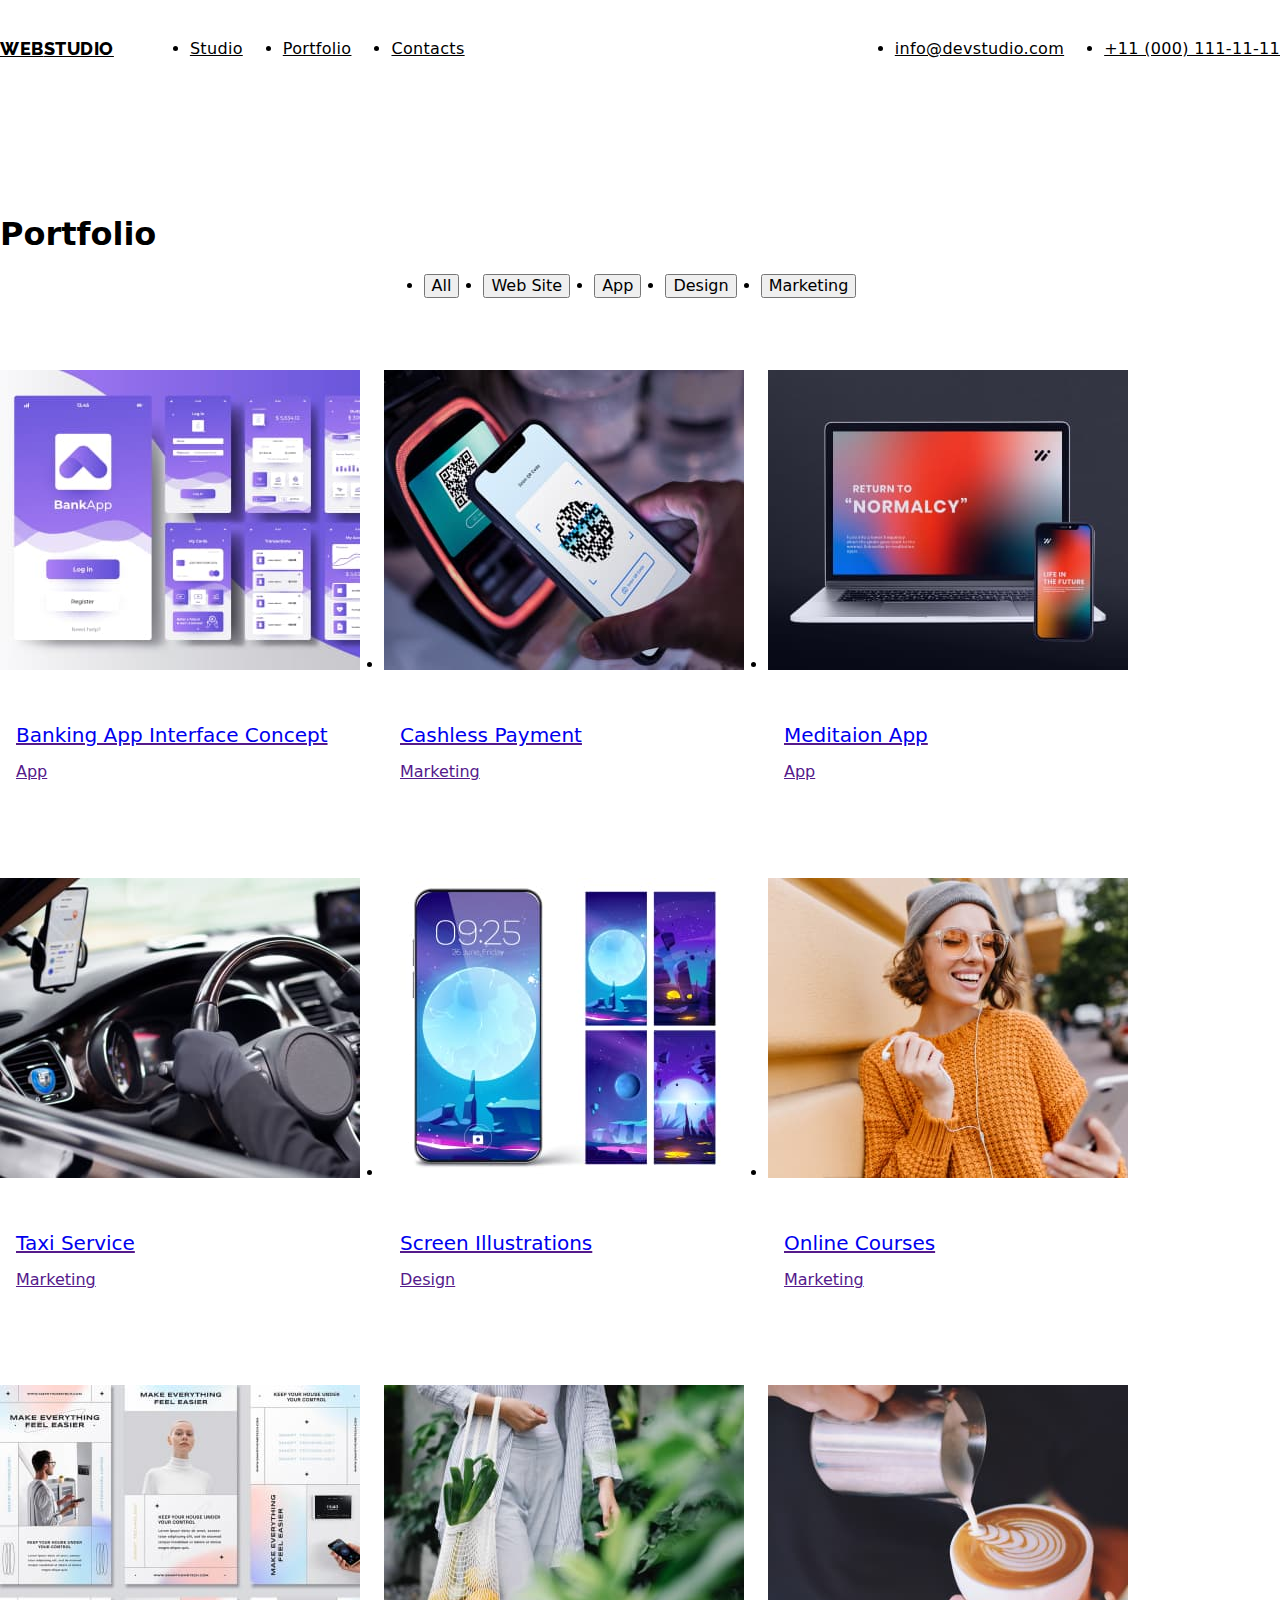
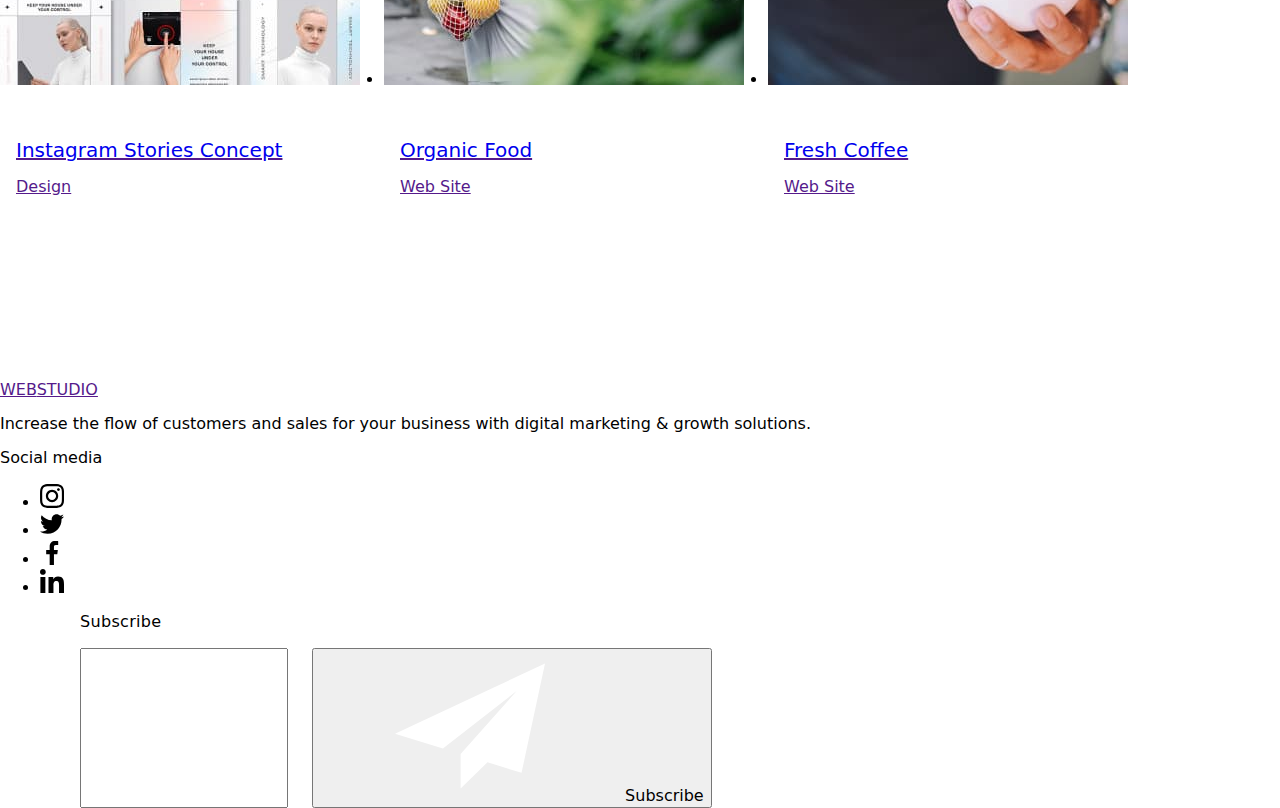
==== portfolio.html @ 5f5170cc "add" ====
<!DOCTYPE html>
<html lang="en">
  <head>
    <meta charset="UTF-8" />
    <meta http-equiv="X-UA-Compatible" content="IE=edge" />
    <meta name="viewport" content="width=device-width, initial-scale=1.0" />
    <title>Portfolio</title>
    <link
      href="https://fonts.googleapis.com/css2?family=Raleway:wght@800&family=Roboto:wght@400;500;700;900&display=swap"
      rel="stylesheet"
    />
    <link
      rel="stylesheet"
      href="https://cdnjs.cloudflare.com/ajax/libs/modern-normalize/1.1.0/modern-normalize.min.css"
    />
    <link rel="stylesheet" href="./css/styles.css" />
  </head>

  <body>
    <!--Шапка сайту-->

    <header class="part-header">
      <div class="container header-container">
        <nav class="nav">
          <a href="" class="logo"
            ><span class="logo-partone">WEB</span>STUDIO</a
          >

          <ul class="list-header">
            <li class="navigator">
              <a class="nav-link" href="./index.html">Studio</a>
            </li>
            <li class="navigator">
              <a class="nav-link active" href="./portfolio.html">Portfolio</a>
            </li>
            <li class="navigator"><a class="nav-link" href="">Contacts</a></li>
          </ul>
        </nav>

        <address>
          <ul class="list-header-contact">
            <li class="contact-item">
              <a class="contact-link" href="mailto:info@devstudio.com"
                >info@devstudio.com</a
              >
            </li>
            <li class="contact-item">
              <a class="contact-link" href="tel:+110001111111"
                >+11 (000) 111-11-11</a
              >
            </li>
          </ul>
        </address>
      </div>
    </header>

    <main>
      <!--Портфоліо-->
      <section class="portfolio">
        <div class="container">
          <!--Фільтр-->
          <h1 class="visually-hidden">Portfolio</h1>

          <ul class="list-button">
            <li class="button-item">
              <button class="button" type="button">All</button>
            </li>
            <li class="button-item">
              <button class="button" type="button">Web Site</button>
            </li>
            <li class="button-item">
              <button class="button" type="button">App</button>
            </li>
            <li class="button-item">
              <button class="button" type="button">Design</button>
            </li>
            <li class="button-item">
              <button class="button" type="button">Marketing</button>
            </li>
          </ul>

          <!--Меню-->

          <ul class="project-list">
            <li class="project-item">
              <a href="" class="project-link">
                <div class="img-overlay">
                  <img src="./images/img1.jpg" alt="App" width="360" />
                  <p class="overlay">
                    14 Stylish and User-Friendly App Design Concepts · Task
                    Manager App · Calorie Tracker App · Exotic Fruit Ecommerce
                    App · Cloud Storage App
                  </p>
                </div>
                <div class="project-box">
                  <h2 class="project-title">Banking App Interface Concept</h2>
                  <p class="project-text">App</p>
                </div>
              </a>
            </li>

            <li class="project-item">
              <a href="" class="project-link">
                <div class="img-overlay">
                  <img src="./images/img2.jpg" alt="App" width="360" />
                  <p class="overlay">
                    14 Stylish and User-Friendly App Design Concepts · Task
                    Manager App · Calorie Tracker App · Exotic Fruit Ecommerce
                    App · Cloud Storage App
                  </p>
                </div>
                <div class="project-box">
                  <h2 class="project-title">Cashless Payment</h2>
                  <p class="project-text">Marketing</p>
                </div>
              </a>
            </li>

            <li class="project-item">
              <a href="" class="project-link">
                <div class="img-overlay">
                  <img src="./images/img3.jpg" alt="App" width="360" />
                  <p class="overlay">
                    14 Stylish and User-Friendly App Design Concepts · Task
                    Manager App · Calorie Tracker App · Exotic Fruit Ecommerce
                    App · Cloud Storage App
                  </p>
                </div>
                <div class="project-box">
                  <h2 class="project-title">Meditaion App</h2>
                  <p class="project-text">App</p>
                </div>
              </a>
            </li>

            <li class="project-item">
              <a href="" class="project-link">
                <div class="img-overlay">
                  <img src="./images/img4.jpg" alt="App" width="360" />
                  <p class="overlay">
                    14 Stylish and User-Friendly App Design Concepts · Task
                    Manager App · Calorie Tracker App · Exotic Fruit Ecommerce
                    App · Cloud Storage App
                  </p>
                </div>
                <div class="project-box">
                  <h2 class="project-title">Taxi Service</h2>
                  <p class="project-text">Marketing</p>
                </div>
              </a>
            </li>

            <li class="project-item">
              <a href="" class="project-link">
                <div class="img-overlay">
                  <img src="./images/img5.jpg" alt="App" width="360" />
                  <p class="overlay">
                    14 Stylish and User-Friendly App Design Concepts · Task
                    Manager App · Calorie Tracker App · Exotic Fruit Ecommerce
                    App · Cloud Storage App
                  </p>
                </div>
                <div class="project-box">
                  <h2 class="project-title">Screen Illustrations</h2>
                  <p class="project-text">Design</p>
                </div>
              </a>
            </li>

            <li class="project-item">
              <a href="" class="project-link">
                <div class="img-overlay">
                  <img src="./images/img6.jpg" alt="App" width="360" />
                  <p class="overlay">
                    14 Stylish and User-Friendly App Design Concepts · Task
                    Manager App · Calorie Tracker App · Exotic Fruit Ecommerce
                    App · Cloud Storage App
                  </p>
                </div>
                <div class="project-box">
                  <h2 class="project-title">Online Courses</h2>
                  <p class="project-text">Marketing</p>
                </div>
              </a>
            </li>

            <li class="project-item">
              <a href="" class="project-link">
                <div class="img-overlay">
                  <img src="./images/img7.jpg" alt="App" width="360" />
                  <p class="overlay">
                    14 Stylish and User-Friendly App Design Concepts · Task
                    Manager App · Calorie Tracker App · Exotic Fruit Ecommerce
                    App · Cloud Storage App
                  </p>
                </div>
                <div class="project-box">
                  <h2 class="project-title">Instagram Stories Concept</h2>
                  <p class="project-text">Design</p>
                </div>
              </a>
            </li>

            <li class="project-item">
              <a href="" class="project-link">
                <div class="img-overlay">
                  <img src="./images/img8.jpg" alt="App" width="360" />
                  <p class="overlay">
                    14 Stylish and User-Friendly App Design Concepts · Task
                    Manager App · Calorie Tracker App · Exotic Fruit Ecommerce
                    App · Cloud Storage App
                  </p>
                </div>
                <div class="project-box">
                  <h2 class="project-title">Organic Food</h2>
                  <p class="project-text">Web Site</p>
                </div>
              </a>
            </li>

            <li class="project-item">
              <a href="" class="project-link">
                <div class="img-overlay">
                  <img src="./images/img9.jpg" alt="App" width="360" />
                  <p class="overlay">
                    14 Stylish and User-Friendly App Design Concepts · Task
                    Manager App · Calorie Tracker App · Exotic Fruit Ecommerce
                    App · Cloud Storage App
                  </p>
                </div>
                <div class="project-box">
                  <h2 class="project-title">Fresh Coffee</h2>
                  <p class="project-text">Web Site</p>
                </div>
              </a>
            </li>
          </ul>
        </div>
      </section>
    </main>

    <!-- Футер -->
    <footer class="footer">
      <div class="container footer-block">
        <div class="logo-block">
          <a href="" class="logo-footer">
            <span class="logo-text">WEB</span>STUDIO
          </a>

          <p class="footer-text">
            Increase the flow of customers and sales for your business with
            digital marketing & growth solutions.
          </p>
        </div>

        <div class="social-footer">
          <p class="social-title-footer">Social media</p>
          <ul class="social-list-footer">
            <li class="social-list-item">
              <a href="" class="social-list-link-footer">
                <svg class="footer-icon">
                  <use href="./images/icons.svg.svg#icon-instagram-1"></use>
                </svg>
              </a>
            </li>
            <li class="social-list-item">
              <a href="" class="social-list-link-footer">
                <svg class="footer-icon">
                  <use href="./images/icons.svg.svg#icon-twitter-1"></use>
                </svg>
              </a>
            </li>
            <li class="social-list-item">
              <a href="" class="social-list-link-footer">
                <svg class="footer-icon">
                  <use href="./images/icons.svg.svg#icon-facebook-1"></use>
                </svg>
              </a>
            </li>
            <li class="social-list-item">
              <a href="" class="social-list-link-footer">
                <svg class="footer-icon">
                  <use href="./images/icons.svg.svg#icon-linkedin-1"></use>
                </svg>
              </a>
            </li>
          </ul>
        </div>
        <!-- footer-conect -->

        <div class="footer-conect">
          <p class="footer-conect-text">Subscribe</p>
          <form class="footer-conect-form">
            <input
              type="email"
              name="user_email_footer"
              class="footer-conect-input"
              placeholder="E-mail"
              required
            />

            <button type="submit" class="footer-conect-button">
              <svg class="modal-conect-icon">
                <use href="./images/icons.svg.svg#icon-telegram"></use>
              </svg>
              Subscribe
            </button>
          </form>
        </div>
      </div>
    </footer>
  </body>
</html>
---- css/styles.css ----
.project-list {
    display: flex;
    flex-wrap: wrap;
    column-gap: 24px;
    row-gap: 48px;
    padding: 0;
}

.project-box {
    background-color: var(--white-fon);
    padding-top: 32px;
    padding-bottom: 32px;
    border: 1px solid var(--color-E7E9FC);
    border-top: none;
    padding-left: 16px;

}

.project-title {
    margin-bottom: 8px;
    color: var(--nav-text-color);
    font-weight: 500;
    font-size: 20px;
    line-height: 1.2;
}

.project-item {
    transition: box-shadow var(--efect-transmision);
}


.project-item:hover,
.project-item:focus {
    box-shadow: 0px 1px 6px rgba(46, 47, 66, 0.08), 0px 1px 1px rgba(46, 47, 66, 0.16), 0px 2px 1px rgba(46, 47, 66, 0.08);
}

.list-button {
    display: flex;
    justify-content: center;
    gap: 24px;
    margin-bottom: 72px;
    padding: 0;
}














/* ХЕДР ФЛЕКС */
.header-container {
    display: flex;
    align-items: center;
}

.nav {
    display: flex;
    align-items: center;
}

.list-header {
    display: flex;
    align-items: center;
    padding-left: 0;

}

.navigator:not(:last-child) {
    margin-right: 40px;
}

.nav-link {
    color: var(--nav-text-color);
    font-weight: 500;
    letter-spacing: 0.02em;
    display: block;
    padding: 24px 0;

    transition: color var(--efect-transmision);
}

.nav-link:hover,
.nav-link:focus {
    color: var(--color-404BBF);
}

.active {
    position: relative;
    color: var(--color-404BBF);
}

.active::after {
    content: '';
    display: block;
    height: 4px;
    border-radius: 2px;
    width: 100%;
    background-color: var(--color-404BBF);
    position: absolute;
    left: 0;
    bottom: -1px;

}


address {
    margin-left: auto;
}

.list-header-contact {

    display: flex;
    align-items: center;
    padding: 0;
}

.contact-item:not(:last-child) {
    margin-right: 40px;

}


/* ХEДР ФЛЕКС */





/* logo */
.logo {
    font-family: 'Raleway';
    font-weight: 800;
    font-size: 18px;
    line-height: 1.33;
    letter-spacing: 0.03em;
    color: var(--nav-text-color);
    margin-right: 76px;
}

.logo .logo-partone {
    color: var(--blu-color);
}

/* logo footer */


/* FOOTER */


/* хедр */
.part-header {
    border-bottom: 1px solid var(--color-E7E9FC);
}



.contact-link {
    color: var(--p-text-color);
    letter-spacing: 0.02em;
    font-style: normal;

    transition: color var(--efect-transmision);
}

.contact-link:hover,
.contact-link:focus {
    color: var(--color-404BBF);
}


/* Hero */



.portfolio {
    padding-top: 96px;
    padding-bottom: 120px;

}

/* соцмережі футер */

.footer-icon {
    fill: var(--color-F4F4FD);
    width: 24px;
    height: 24px;

}




/* customers */








/* advantages */




.img-overlay {
    position: relative;
    overflow: hidden;
}

.overlay {
    left: 0;
    top: 0;
    position: absolute;
    width: 100%;
    height: 100%;
    overflow: auto;
    transform: translate(0, 100%);
    transition: transform var(--efect-transmision);

    color: #F4F4FD;
    background-color: var(--blu-color);
    padding-top: 40px;
    padding-left: 32px;
    padding-right: 32px;
}

.project-link:hover .overlay,
.project-link:focus .overlay {
    transform: translate(0, 0);
}

/* windov */
/* modal form */
.modal-form-desk {
    font-size: 12px;
    line-height: 1.33;
    letter-spacing: 0.04em;
    color: var(--customers-icon-color);
}


/* footer-conect */

.footer-conect {
    margin-left: 80px;
}

.footer-conect-text {
    font-weight: 500;
    letter-spacing: 0.02em;
    color: var(--white-fon);
}




.footer-conect-input::placeholder {
    font-size: 12px;
    line-height: 2;
    color: rgba(255, 255, 255, 0.6);
    display: flex;
    align-items: center;
    letter-spacing: 0.04em;
}

.footer-conect-form {
    display: flex;
    gap: 24px;
    margin-top: 16px;
}
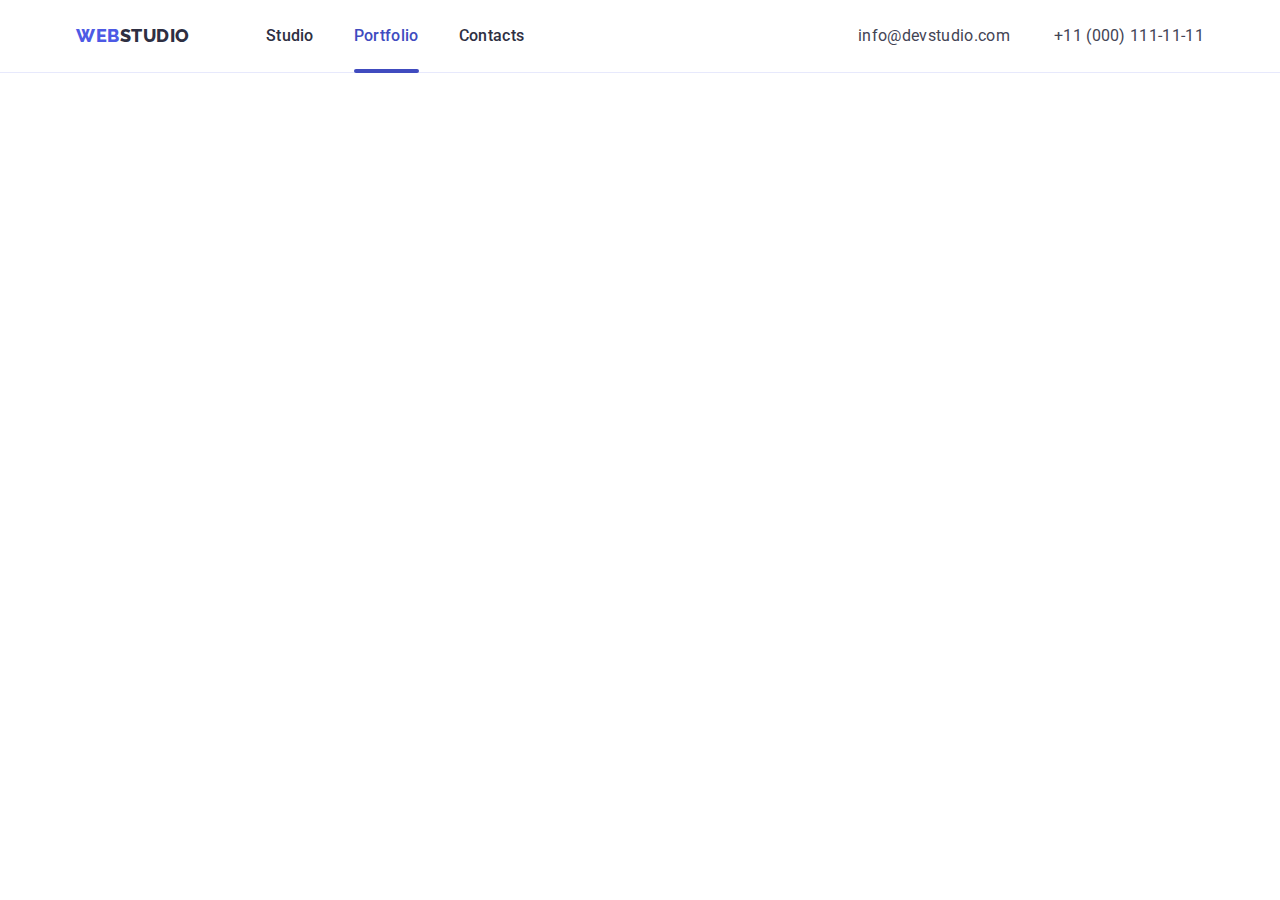
==== commit bb6aa8f5: "add 7hw" ====
--- a/portfolio.html
+++ b/portfolio.html
@@ -13,7 +13,12 @@
       rel="stylesheet"
       href="https://cdnjs.cloudflare.com/ajax/libs/modern-normalize/1.1.0/modern-normalize.min.css"
     />
-    <link rel="stylesheet" href="./css/styles.css" />
+    <link rel="stylesheet" href="./css/reset.css" />
+    <link rel="stylesheet" href="./css/vars.css" />
+    <link rel="stylesheet" href="./css/mobile.css" />
+    <link rel="stylesheet" href="./css/tablete.css" />
+    <link rel="stylesheet" href="./css/desktop.css" />
+    <!-- <link rel="stylesheet" href="./css/styles.css" /> -->
   </head>
 
   <body>
@@ -37,6 +42,12 @@
           </ul>
         </nav>
 
+        <button type="button" class="mobile-menu-open js-open-menu">
+          <svg class="mobile-menu-open-icon">
+            <use href="./images/icons.svg.svg#menu"></use>
+          </svg>
+        </button>
+
         <address>
           <ul class="list-header-contact">
             <li class="contact-item">
@@ -52,14 +63,85 @@
           </ul>
         </address>
       </div>
+
+      <div class="mobile-menu is-hidden js-menu-container">
+        <div class="container mobile-menu-container">
+          <button class="mobile-menu-close-btn js-close-menu">
+            <svg class="mobile-menu-close-icon">
+              <use href="./images/icons.svg.svg#icon-close-modal"></use>
+            </svg>
+          </button>
+
+          <!-- моб меню НАПОВНЕННЯ -->
+
+          <ul class="mobile-menu-list">
+            <li class="mobile-menu-item">
+              <a class="mobile-menu-link" href="./index.html">Studio</a>
+            </li>
+
+            <li class="mobile-menu-item">
+              <a class="mobile-menu-link" href="./portfolio.html">Portfolio</a>
+            </li>
+
+            <li class="mobile-menu-item">
+              <a class="mobile-menu-link" href="">Contacts</a>
+            </li>
+          </ul>
+
+          <ul class="mob-address">
+            <li class="contact-item">
+              <a class="mob-address-lik tel" href="tel:+110001111111"
+                >+11 (000) 111-11-11</a
+              >
+            </li>
+
+            <li class="mob-address-list">
+              <a class="mob-address-lik email" href="mailto:info@devstudio.com"
+                >info@devstudio.com</a
+              >
+            </li>
+          </ul>
+
+          <ul class="social-list menu">
+            <li class="social-list-item">
+              <a href="" class="social-list-link">
+                <svg class="social-list-icon">
+                  <use href="./images/icons.svg.svg#icon-instagram-1"></use>
+                </svg>
+              </a>
+            </li>
+            <li class="social-list-item">
+              <a href="" class="social-list-link">
+                <svg class="social-list-icon">
+                  <use href="./images/icons.svg.svg#icon-twitter-1"></use>
+                </svg>
+              </a>
+            </li>
+            <li class="social-list-item">
+              <a href="" class="social-list-link">
+                <svg class="social-list-icon">
+                  <use href="./images/icons.svg.svg#icon-facebook-1"></use>
+                </svg>
+              </a>
+            </li>
+            <li class="social-list-item">
+              <a href="" class="social-list-link">
+                <svg class="social-list-icon">
+                  <use href="./images/icons.svg.svg#icon-linkedin-1"></use>
+                </svg>
+              </a>
+            </li>
+          </ul>
+        </div>
+      </div>
     </header>
 
     <main>
       <!--Портфоліо-->
-      <section class="portfolio">
-        <div class="container">
-          <!--Фільтр-->
-          <h1 class="visually-hidden">Portfolio</h1>
+      <!-- <section class="portfolio">
+        <div class="container"> -->
+      <!--Фільтр-->
+      <!-- <h1 class="visually-hidden">Portfolio</h1>
 
           <ul class="list-button">
             <li class="button-item">
@@ -77,11 +159,11 @@
             <li class="button-item">
               <button class="button" type="button">Marketing</button>
             </li>
-          </ul>
-
-          <!--Меню-->
-
-          <ul class="project-list">
+          </ul> -->
+
+      <!--Меню-->
+
+      <!-- <ul class="project-list">
             <li class="project-item">
               <a href="" class="project-link">
                 <div class="img-overlay">
@@ -236,11 +318,11 @@
             </li>
           </ul>
         </div>
-      </section>
+      </section> -->
     </main>
 
     <!-- Футер -->
-    <footer class="footer">
+    <!-- <footer class="footer">
       <div class="container footer-block">
         <div class="logo-block">
           <a href="" class="logo-footer">
@@ -285,10 +367,10 @@
               </a>
             </li>
           </ul>
-        </div>
-        <!-- footer-conect -->
-
-        <div class="footer-conect">
+        </div> -->
+    <!-- footer-conect -->
+
+    <!-- <div class="footer-conect">
           <p class="footer-conect-text">Subscribe</p>
           <form class="footer-conect-form">
             <input
@@ -308,6 +390,7 @@
           </form>
         </div>
       </div>
-    </footer>
+    </footer> -->
+    <script src="./js/mobile-menu.js"></script>
   </body>
 </html>
--- a/css/vars.css
+++ b/css/vars.css
@@ -0,0 +1,13 @@
+:root {
+    --p-text-color: #434455;
+    --background-color: #E5E5E5;
+    --nav-text-color: #2E2F42;
+    --blu-color: #4D5AE5;
+    --white-fon: #ffffff;
+    --color-F4F4FD: #F4F4FD;
+    --color-E7E9FC: #E7E9FC;
+    --color-404BBF: #404BBF;
+    --customers-icon-color: #8E8F99;
+    --efect-transmision: 250ms cubic-bezier(0.4, 0, 0.2, 1);
+
+}--- a/css/mobile.css
+++ b/css/mobile.css
@@ -0,0 +1,862 @@
+.container {
+    width: 100%;
+
+    padding-left: 15px;
+    padding-right: 15px;
+
+}
+
+
+/* hero-section */
+
+.hero-title {
+    text-align: center;
+    max-width: 320px;
+    margin-bottom: 72px;
+    margin-left: auto;
+    margin-right: auto;
+
+    color: var(--white-fon);
+    font-weight: 700;
+    font-size: 36px;
+    line-height: 1.07;
+}
+
+.hero {
+    margin: 0 auto;
+    padding-top: 112px;
+    padding-bottom: 112px;
+    background-color: var(--nav-text-color);
+
+    background-image: linear-gradient(rgba(46, 47, 66, 0.7), rgba(46, 47, 66, 0.7)), url(../images/tel1.jpg);
+    background-size: cover;
+    background-color: rgba(46, 47, 66, 0.7);
+}
+
+.button {
+    display: inline-block;
+    border: 1px solid var(--color-E7E9FC);
+    border-radius: 4px;
+    padding: 11.5px 23.5px;
+    min-width: 69px;
+    text-align: center;
+
+    background-color: var(--color-F4F4FD);
+    color: var(--blu-color);
+    font-family: inherit;
+    font-weight: 500;
+    font-size: 16px;
+    line-height: 1.5;
+    letter-spacing: 0.04em;
+    cursor: pointer;
+
+    transition: color var(--efect-transmision),
+        background-color var(--efect-transmision), box-shadow var(--efect-transmision);
+}
+
+
+.button:hover,
+.button:focus {
+    background-color: var(--color-404BBF);
+    color: var(--white-fon);
+    box-shadow: 0px 3px 1px rgba(0, 0, 0, 0.1), 0px 2px 1px rgba(0, 0, 0, 0.08), 0px 2px 2px rgba(0, 0, 0, 0.12);
+
+}
+
+.button.primary {
+    display: block;
+    margin-left: auto;
+    margin-right: auto;
+    padding: 16px 32px;
+    border: none;
+    background-color: var(--blu-color);
+    color: var(--white-fon);
+    font-family: inherit;
+    font-weight: 500;
+    font-size: 16px;
+    line-height: 1.5;
+    letter-spacing: 0.04em;
+
+    transition: background-color var(--efect-transmision);
+}
+
+.button.primary:hover,
+.button.primary:focus {
+    background-color: var(--color-404BBF);
+}
+
+
+/* Advantages */
+
+.section-advantages {
+    padding-top: 96px;
+    padding-bottom: 96px;
+}
+
+.visually-hidden {
+    position: absolute;
+    white-space: nowrap;
+    width: 1px;
+    height: 1px;
+    overflow: hidden;
+    border: 0;
+    padding: 0;
+    clip: rect(0 0 0 0);
+    clip-path: inset(50%);
+    margin: -1px;
+}
+
+.future-list {
+    display: flex;
+    flex-direction: column;
+    gap: 72px;
+    padding: 0;
+
+}
+
+.advantages-section {
+    display: none;
+}
+
+.future-title {
+    text-align: center;
+    font-weight: 700;
+    font-size: 36px;
+    line-height: 1.11;
+    letter-spacing: 0.02em;
+    margin-bottom: 8px;
+    color: var(--nav-text-color);
+}
+
+.future-text {
+    font-weight: 500;
+}
+
+/* послуги */
+
+.section {
+    display: none;
+}
+
+/* TEAM */
+
+.team {
+    background-color: var(--color-F4F4FD);
+    padding-top: 96px;
+    padding-bottom: 128px;
+}
+
+.section-title {
+    margin-bottom: 72px;
+    color: var(--nav-text-color);
+    font-weight: 700;
+    font-size: 36px;
+    line-height: 1.11;
+    text-align: center;
+    text-transform: capitalize;
+}
+
+.team-list {
+
+    display: flex;
+    flex-direction: column;
+    gap: 72px;
+    padding: 0;
+}
+
+.team-item {
+    max-width: max-content;
+    border-radius: 0px 0px 4px 4px;
+    background-color: var(--white-fon);
+    box-shadow: 0px 1px 6px rgba(46, 47, 66, 0.08), 0px 1px 1px rgba(46, 47, 66, 0.16), 0px 2px 1px rgba(46, 47, 66, 0.08);
+    margin-left: auto;
+    margin-right: auto;
+}
+
+.team-box {
+    padding-top: 32px;
+    padding-bottom: 32px;
+    text-align: center;
+}
+
+.team-title {
+    font-weight: 500;
+    font-size: 20px;
+    line-height: 1.2;
+    color: var(--nav-text-color);
+    margin-bottom: 8px;
+}
+
+.team-position {
+    margin-bottom: 8px;
+}
+
+/* TEAM social */
+.social-list {
+    display: flex;
+    justify-content: center;
+    gap: 24px;
+    padding-left: 0;
+}
+
+.social-list-link {
+    display: flex;
+    justify-content: center;
+    align-items: center;
+    width: 40px;
+    height: 40px;
+    border-radius: 50%;
+    background-color: var(--blu-color);
+    transition: background-color var(--efect-transmision);
+}
+
+.social-list-link:hover,
+.social-list-link:focus {
+    background-color: var(--color-404BBF);
+}
+
+.social-list-icon {
+    fill: var(--color-F4F4FD);
+    width: 16px;
+    height: 16px;
+}
+
+/* customers */
+
+.customers {
+    padding-top: 96px;
+    padding-bottom: 96px;
+}
+
+
+.customers-list {
+
+    display: flex;
+    justify-content: center;
+    flex-direction: row;
+    flex-wrap: wrap;
+    row-gap: 72px;
+    column-gap: 16px;
+    padding: 0;
+}
+
+.customers-list-link {
+
+    display: flex;
+    justify-content: center;
+    align-items: center;
+    width: 100%;
+    height: 88px;
+    border: 1px solid var(--customers-icon-color);
+    border-radius: 4px;
+}
+
+.customers-list-item {
+    width: calc((100% - 16px) / 2);
+}
+
+
+.customers-list-icon {
+    fill: var(--customers-icon-color);
+    width: 110px;
+    height: 56px;
+}
+
+
+
+
+
+/* FOOTER */
+
+.footer {
+    padding: 96px 15px;
+    background-color: var(--nav-text-color);
+}
+
+.footer-top {
+    display: flex;
+    flex-direction: column;
+    width: 100%;
+    align-items: center;
+    gap: 72px;
+}
+
+.logo-block {
+    display: flex;
+    flex-direction: column;
+    align-items: center;
+}
+
+.social-footer {
+    display: flex;
+    flex-direction: column;
+    align-items: center;
+}
+
+.footer-block {
+    display: flex;
+    flex-direction: column;
+    align-items: center;
+    gap: 72px;
+    flex-direction: column;
+}
+
+.logo-footer {
+    font-family: 'Raleway';
+    font-weight: 800;
+    font-size: 18px;
+    line-height: 1.17;
+    letter-spacing: 0.03em;
+    color: var(--color-F4F4FD);
+    margin-bottom: 16px;
+    display: block;
+}
+
+.logo-text {
+    color: var(--blu-color);
+}
+
+.footer-text {
+    letter-spacing: 0.02em;
+    width: 264px;
+    color: var(--color-E7E9FC);
+}
+
+.social-title-footer {
+    display: block;
+    font-weight: 500;
+    color: var(--white-fon);
+    letter-spacing: 0.02em;
+    margin-bottom: 16px;
+}
+
+.social-list-footer {
+    display: flex;
+    gap: 16px;
+    padding-left: 0;
+}
+
+.social-list-link-footer {
+    display: flex;
+    justify-content: center;
+    align-items: center;
+    width: 40px;
+    height: 40px;
+    border-radius: 50%;
+    background-color: rgba(255, 255, 255, 0.1);
+    padding: 8px;
+}
+
+.social-list-link-footer>svg {
+    fill: var(--color-F4F4FD);
+}
+
+.footer-conect-text {
+    font-weight: 500;
+    letter-spacing: 0.02em;
+    color: var(--white-fon);
+}
+
+.footer-conect {
+    width: 100%;
+    text-align: center;
+}
+
+.footer-conect-form {
+    display: flex;
+    flex-direction: column;
+    align-items: center;
+    gap: 24px;
+    margin-top: 16px;
+}
+
+.footer-conect-input {
+    width: 100%;
+    height: 40px;
+    background-color: var(--nav-text-color);
+    border: 1px solid rgba(255, 255, 255, 0.3);
+    border-radius: 4px;
+    padding-left: 16px;
+    padding-top: 8px;
+    padding-bottom: 8px;
+    color: var(--white-fon);
+}
+
+.footer-conect-button {
+    display: flex;
+    justify-content: center;
+    flex-direction: row-reverse;
+    gap: 16px;
+    width: 165px;
+
+    background: var(--blu-color);
+    border-radius: 4px;
+    border: none;
+    cursor: pointer;
+
+    padding-top: 8px;
+    padding-bottom: 8px;
+    padding-left: 24px;
+    padding-right: 24px;
+    font-weight: 500;
+    font-size: 16px;
+    letter-spacing: 0.04em;
+    line-height: 1.5;
+    color: var(--white-fon);
+}
+
+.modal-conect-icon {
+    width: 24px;
+    height: 24px;
+}
+
+/* modal window */
+
+.backdrop {
+    position: fixed;
+    top: 0;
+    left: 0;
+    z-index: 100;
+    width: 100%;
+    height: 100%;
+    background-color: rgba(46, 47, 66, 0.4);
+    transition: opacity var(--efect-transmision), visibility var(--efect-transmision);
+}
+
+.backdrop.is-hidden {
+    opacity: 0;
+    visibility: hidden;
+    pointer-events: none;
+}
+
+.modal {
+    position: absolute;
+    top: 50%;
+    left: 50%;
+    transform: translate(-50%, -50%);
+    background-color: #FCFCFC;
+    box-shadow: 0px 1px 1px rgba(0, 0, 0, 0.14), 0px 1px 3px rgba(0, 0, 0, 0.12), 0px 2px 1px rgba(0, 0, 0, 0.2);
+    border-radius: 4px;
+    padding-top: 72px;
+    padding-bottom: 24px;
+    padding-left: 16px;
+    padding-right: 16px;
+    width: 100%;
+    height: auto;
+}
+
+.modal-close-btn-icon {
+    width: 8px;
+    height: 8px;
+    transition: fill var(--efect-transmision);
+}
+
+.modal-close-btn {
+    position: absolute;
+    top: 24px;
+    right: 24px;
+    display: flex;
+    justify-content: center;
+    align-items: center;
+    background-color: var(--color-E7E9FC);
+    border-radius: 50%;
+    border: 1px solid rgba(0, 0, 0, 0.1);
+    padding: 0;
+    width: 24px;
+    height: 24px;
+}
+
+.modal-text {
+    font-weight: 500;
+    color: var(--nav-text-color);
+    text-align: center;
+    letter-spacing: 0.02em;
+    margin-bottom: 16px;
+}
+
+.modal-form {
+    display: flex;
+    flex-direction: column;
+}
+
+.modal-form-field {
+    margin-bottom: 8px;
+}
+
+.modal-form-name {
+    display: block;
+    font-size: 12px;
+    line-height: 1.16;
+    letter-spacing: 0.01em;
+    color: var(--customers-icon-color);
+    margin-bottom: 4px;
+}
+
+.modal-form-name.another-name {
+    line-height: 1.33;
+    letter-spacing: 0.04em;
+}
+
+.modal-form-input-wrapper {
+    position: relative;
+    display: block;
+}
+
+.modal-form-icon {
+    position: absolute;
+    top: 50%;
+    left: 16px;
+    transform: translateY(-50%);
+    display: block;
+    width: 18px;
+    height: 24px;
+}
+
+.modal-form-input {
+    width: 100%;
+    height: 38px;
+    border: 1px solid rgba(33, 33, 33, 0.2);
+    border-radius: 4px;
+    padding-left: 38px;
+    font-size: 18px;
+
+}
+
+.modal-form-message {
+    resize: none;
+    width: 100%;
+    height: 120px;
+    border: 1px solid rgba(33, 33, 33, 0.2);
+    border-radius: 4px;
+    padding: 8px 16px;
+
+    font-size: 12px;
+    line-height: 1.33;
+    letter-spacing: 0.04em;
+    color: var(--nav-text-color);
+    transition: border-color var(--efect-transmision);
+}
+
+.modal-form-message::placeholder {
+    font-size: 12px;
+    line-height: 1.33;
+    letter-spacing: 0.04em;
+    color: rgba(117, 117, 117, 0.5);
+}
+
+
+.modal-form-message:focus {
+    outline: none;
+    border-color: var(--blu-color);
+}
+
+.modal-form-check-desk {
+    justify-content: center;
+    flex-wrap: wrap;
+    display: flex;
+    align-items: center;
+    font-size: 12px;
+    line-height: 1.33;
+    letter-spacing: 0.04em;
+    color: #757575;
+    transition: border-color var(--efect-transmision);
+    margin-bottom: 24px;
+    margin-top: 16px;
+}
+
+.modal-form-check-desk::before {
+    display: block;
+    width: 16px;
+    height: 16px;
+    border: 1.25px solid var(--nav-text-color);
+    border-radius: 2px;
+    margin-right: 8px;
+    cursor: pointer;
+    content: '';
+}
+
+.modal-form-check:checked+.modal-form-check-desk::before {
+    background-color: var(--color-404BBF);
+    border-color: var(--color-404BBF);
+    background-image: url(../images/Vector.svg);
+    background-repeat: no-repeat;
+    background-position: 50% 50%;
+}
+
+.modal-form-check:focus+.modal-form-check-desk::before {
+    border-color: var(--color-404BBF);
+}
+
+.privacy-link {
+    text-decoration: underline;
+}
+
+.modal-form-link {
+    font-size: 12px;
+    letter-spacing: 0.04em;
+    color: var(--blu-color);
+}
+
+.modal-form-submit {
+    display: block;
+    margin-left: auto;
+    margin-right: auto;
+    width: 169px;
+    height: 56px;
+    font-size: 16px;
+    line-height: 1.5;
+    color: var(--white-fon);
+    cursor: pointer;
+    border: none;
+    border-radius: 4px;
+    background-color: var(--blu-color);
+    font-family: inherit;
+    font-weight: 500;
+    letter-spacing: 0.04em;
+    box-shadow: 0px 4px 4px rgba(0, 0, 0, 0.15);
+}
+
+/* HEADER */
+
+.part-header {
+    border-bottom: 1px solid var(--color-E7E9FC);
+}
+
+.header-container {
+    display: flex;
+    align-items: center;
+    justify-content: space-between;
+}
+
+.nav {
+    display: flex;
+    align-items: center;
+}
+
+.logo {
+    display: block;
+    padding-top: 24px;
+    padding-bottom: 24px;
+    font-family: 'Raleway';
+    font-weight: 800;
+    font-size: 18px;
+    line-height: 1.17;
+    letter-spacing: 0.03em;
+    color: var(--nav-text-color);
+}
+
+.logo .logo-partone {
+    color: var(--blu-color);
+}
+
+.list-header {
+    display: none;
+}
+
+.list-header-contact {
+    display: none;
+}
+
+address {
+    display: none;
+}
+
+
+/* MOBOLE MENU */
+
+.mobile-menu-open {
+    background-color: transparent;
+    border: none;
+    padding: 0;
+    line-height: 0;
+}
+
+.mobile-menu-open-icon {
+    stroke: var(--nav-text-color);
+    width: 32px;
+    height: 22px;
+}
+
+.mobile-menu-close-icon {
+    width: 8px;
+    height: 8px;
+}
+
+.mobile-menu {
+    position: fixed;
+    width: 100%;
+    height: 100%;
+    z-index: 100;
+    top: 0;
+    left: 0;
+    background-color: var(--white-fon);
+    opacity: 0;
+    visibility: none;
+    pointer-events: none;
+
+}
+
+.mobile-menu.is-open {
+    opacity: 1;
+    visibility: visible;
+    pointer-events: auto;
+}
+
+.mobile-menu-container {
+    position: relative;
+    padding-top: 80px;
+    /* padding-right: 60px;
+    padding-bottom: 40px;
+    padding-left: 40px; */
+}
+
+.mobile-menu-close-btn {
+    position: absolute;
+    top: 24px;
+    right: 24px;
+    display: flex;
+    justify-content: center;
+    align-items: center;
+    background-color: var(--color-E7E9FC);
+    border-radius: 50%;
+    border: 1px solid rgba(0, 0, 0, 0.1);
+    padding: 0;
+    width: 24px;
+    height: 24px;
+}
+
+/* моб меню НАПОВНЕЕНЯ */
+
+.mobile-menu-list {
+    display: flex;
+    flex-direction: column;
+    gap: 40px;
+}
+
+.mobile-menu-link {
+    font-weight: 700;
+    font-size: 36px;
+    line-height: 1.11;
+    letter-spacing: 0.02em;
+    color: var(--nav-text-color);
+    transition: color var(--efect-transmision);
+}
+
+.mobile-menu-link:hover,
+.mobile-menu-link:focus {
+    color: var(--color-404BBF);
+}
+
+.mob-address {
+    display: flex;
+    flex-direction: column;
+    gap: 40px;
+    margin-top: 284px;
+}
+
+.tel {
+    font-weight: 600;
+    font-size: 36px;
+    line-height: 1.11;
+    color: var(--blu-color);
+}
+
+.email {
+    font-weight: 500;
+    font-size: 20px;
+    line-height: 1.2;
+    letter-spacing: 0.02em;
+    color: var(--p-text-color);
+}
+
+.menu {
+    margin-top: 48px;
+    padding-left: 40px;
+    padding-right: 60px;
+    justify-content: space-between;
+    gap: 56px;
+
+}
+
+
+
+
+/* .social-list {
+    display: flex;
+    flex-direction: row;
+    justify-content: center;
+    gap: 24px;
+    padding-left: 0;
+} */
+
+
+@media screen and (min-width: 480px) {
+    .container {
+        width: 428px;
+        margin-left: auto;
+        margin-right: auto;
+    }
+
+    .modal {
+        width: 392px;
+        height: 586px;
+    }
+
+    .hero {
+        width: 428px;
+        margin-left: auto;
+        margin-right: auto;
+        padding-top: 112px;
+        padding-bottom: 112px;
+        background-image: linear-gradient(rgba(46, 47, 66, 0.7), rgba(46, 47, 66, 0.7)), url(../images/tel1.jpg);
+        background-size: cover;
+        background-color: rgba(46, 47, 66, 0.7);
+    }
+
+    .customers-list {
+        display: flex;
+        justify-content: center;
+        flex-direction: row;
+        flex-wrap: wrap;
+        row-gap: 72px;
+        column-gap: 16px;
+        padding: 0;
+    }
+
+    .customers-list-link {
+        display: flex;
+        justify-content: center;
+        align-items: center;
+        width: 190px;
+        height: 88px;
+        border: 1px solid var(--customers-icon-color);
+        border-radius: 4px;
+
+    }
+
+}
+
+@media screen and (min-device-pixel-ratio: 2) and (min-width: 320px) and (max-width: 479px),
+screen and (min-resolution: 192dpi) and (min-width: 320px) and (max-width: 479px),
+screen and (min-resolution: 2dppx) and (min-width: 320px) and (max-width: 479px) {
+
+    .hero {
+        width: 100%;
+        background-image: linear-gradient(rgba(46, 47, 66, 0.7), rgba(46, 47, 66, 0.7)), url(../images/tel2.jpg);
+        background-size: cover;
+        background-color: rgba(46, 47, 66, 0.7);
+    }
+}
+
+
+
+@media screen and (min-device-pixel-ratio: 2) and (min-width: 480px),
+screen and (min-resolution: 192dpi) and (min-width: 480px),
+screen and (min-resolution: 2dppx) and (min-width: 480px) {
+
+    .hero {
+        background-image: linear-gradient(rgba(46, 47, 66, 0.7), rgba(46, 47, 66, 0.7)), url(../images/tel2.jpg);
+        background-size: cover;
+        background-color: rgba(46, 47, 66, 0.7);
+    }
+}--- a/css/tablete.css
+++ b/css/tablete.css
@@ -0,0 +1,240 @@
+@media screen and (min-width: 768px) {
+    .container {
+        width: 768px;
+
+    }
+
+    .header-container {
+        align-items: center;
+    }
+
+    /* hero-section */
+    .hero-title {
+        min-width: 496px;
+        height: 120px;
+        line-height: 1.07;
+        font-size: 56px;
+        margin-bottom: 40px;
+    }
+
+    .hero {
+        width: 768px;
+        padding-bottom: 108px;
+        text-align: center;
+        margin-left: auto;
+        margin-right: auto;
+        background-image: linear-gradient(rgba(46, 47, 66, 0.7), rgba(46, 47, 66, 0.7)), url(../images/tab1.jpg);
+        background-size: cover;
+        background-color: rgba(46, 47, 66, 0.7);
+
+    }
+
+    /* Advantages */
+
+    .section-advantages {
+        padding-top: 112px;
+        padding-bottom: 108px;
+    }
+
+    .future-item {
+        width: calc((100% - 24px) / 2);
+    }
+
+    .future-list {
+        flex-direction: row;
+        flex-wrap: wrap;
+        row-gap: 72px;
+        column-gap: 24px;
+    }
+
+    .future-title {
+        text-align: start;
+    }
+
+    /* послуги */
+
+    .section {
+        padding-bottom: 120px;
+    }
+
+    /* TEAM */
+
+    .team {
+        padding-top: 96px;
+        padding-bottom: 104px;
+    }
+
+    .team-item {
+        margin-left: auto;
+        margin-right: auto;
+        /* width: calc((100% - 24px) / 2); */
+    }
+
+    .team-list {
+        flex-direction: row;
+        flex-wrap: wrap;
+        gap: 0;
+        row-gap: 64px;
+        column-gap: 24px;
+    }
+
+    /* customers */
+
+    .customers-list {
+        padding: 0 30px;
+        gap: 0;
+        row-gap: 72px;
+        /* column-gap: 16px; */
+    }
+
+    .customers-list-item {
+        width: calc((100% - 48px) / 3);
+    }
+
+    .customers-list-link {
+        width: 168px;
+    }
+
+    /* FOOTER */
+
+    .footer-block {
+        justify-content: center;
+        max-width: max-content;
+        flex-direction: column;
+    }
+
+    .footer-top {
+        flex-direction: row;
+        align-items: flex-start;
+        gap: 24px;
+    }
+
+    .social-footer {
+        justify-content: flex-start;
+        align-items: start;
+    }
+
+    .logo-block {
+        align-items: flex-start;
+    }
+
+    .footer-conect {
+        text-align: start;
+    }
+
+    .footer-conect-input {
+        max-width: 264px;
+    }
+
+    .footer-conect-form {
+        flex-direction: row;
+    }
+
+    /* modal window */
+
+    .modal {
+        width: 408px;
+        padding-left: 25px;
+        padding-right: 25px;
+    }
+
+    /* HEADER */
+
+    .list-header {
+        display: flex;
+        align-items: center;
+        padding-left: 0;
+    }
+
+    .logo {
+        padding-top: 0;
+        padding-bottom: 0;
+        line-height: 1.33;
+        margin-right: 120px;
+    }
+
+    .navigator:not(:last-child) {
+        margin-right: 40px;
+    }
+
+    .nav-link {
+        color: var(--nav-text-color);
+        font-weight: 500;
+        letter-spacing: 0.02em;
+        display: block;
+        padding: 24px 0;
+        transition: color var(--efect-transmision);
+    }
+
+    .nav-link:hover,
+    .nav-link:focus {
+        color: var(--color-404BBF);
+    }
+
+    .active {
+        position: relative;
+        color: var(--color-404BBF);
+    }
+
+    .active::after {
+        content: '';
+        display: block;
+        height: 4px;
+        border-radius: 2px;
+        width: 100%;
+        background-color: var(--color-404BBF);
+        position: absolute;
+        left: 0;
+        bottom: -1px;
+    }
+
+    /* address */
+    address {
+        display: block;
+        margin-left: auto;
+    }
+
+    .list-header-contact {
+        display: flex;
+        flex-direction: column;
+        gap: 4px;
+        padding-top: 24px;
+    }
+
+    .contact-link {
+        color: var(--p-text-color);
+        font-size: 12px;
+        line-height: 1.33;
+        letter-spacing: 0.04em;
+        font-style: normal;
+        transition: color var(--efect-transmision);
+    }
+
+    .contact-link:hover,
+    .contact-link:focus {
+        color: var(--color-404BBF);
+    }
+
+
+    /* MOBOLE MENU */
+    .mobile-menu-open {
+        display: none;
+    }
+
+    .mobile-menu {
+        display: none;
+    }
+
+
+}
+
+@media screen and (min-device-pixel-ratio: 2) and (min-width: 768px),
+screen and (min-resolution: 192dpi) and (min-width: 768px),
+screen and (min-resolution: 2dppx) and (min-width: 768px) {
+
+    .hero {
+        background-image: linear-gradient(rgba(46, 47, 66, 0.7), rgba(46, 47, 66, 0.7)), url(../images/tab2.jpg);
+        background-size: cover;
+        background-color: rgba(46, 47, 66, 0.7);
+    }
+}--- a/css/desktop.css
+++ b/css/desktop.css
@@ -0,0 +1,293 @@
+@media screen and (min-width: 1200px) {
+    .container {
+        width: 1158px;
+    }
+
+    /* hero-section  */
+    .hero-title {
+        margin-bottom: 48px;
+    }
+
+    .hero {
+        width: 1440px;
+        padding-top: 188px;
+        padding-bottom: 188px;
+        background-image: linear-gradient(rgba(46, 47, 66, 0.7), rgba(46, 47, 66, 0.7)), url(../images/hero-image.jpg);
+        background-size: cover;
+        background-color: rgba(46, 47, 66, 0.7);
+    }
+
+
+    /* Advantages */
+
+    .section-advantages {
+        padding-top: 120px;
+        padding-bottom: 120px;
+    }
+
+
+
+
+    .future-list {
+        flex-direction: row;
+        gap: 24px;
+        flex-wrap: nowrap;
+    }
+
+
+
+
+    .advantages-section {
+        display: flex;
+        justify-content: center;
+        align-items: center;
+        width: 264px;
+        height: 112px;
+        border-radius: 4px;
+
+        background-color: var(--color-F4F4FD);
+        margin-bottom: 8px;
+    }
+
+    .advantages-section {
+        display: flex;
+        justify-content: center;
+        align-items: center;
+        width: 264px;
+        height: 112px;
+        border-radius: 4px;
+
+        background-color: var(--color-F4F4FD);
+        margin-bottom: 8px;
+    }
+
+    .advantages-icon {
+        fill: var(--nav-text-color);
+        width: 64px;
+        height: 64px;
+    }
+
+    .future-title {
+        font-weight: 500;
+        font-size: 20px;
+        line-height: 1.2;
+        margin-bottom: 8px;
+        color: var(--nav-text-color);
+    }
+
+    .future-text {
+        font-weight: 400;
+    }
+
+    /* послуги */
+
+    .section {
+        display: block;
+        padding-bottom: 120px;
+    }
+
+    .section-title {
+        margin-bottom: 72px;
+        color: var(--nav-text-color);
+        font-weight: 700;
+        font-size: 36px;
+        line-height: 1.11;
+        text-align: center;
+        text-transform: capitalize;
+    }
+
+    .services-list {
+        display: flex;
+        gap: 24px;
+        padding: 0;
+    }
+
+    /* TEAM */
+    .team {
+        background-color: var(--color-F4F4FD);
+        padding-top: 120px;
+        padding-bottom: 120px;
+    }
+
+    .team-list {
+        flex-direction: row;
+        gap: 24px;
+        flex-wrap: nowrap;
+    }
+
+    .team-item {
+        border-radius: 0px 0px 4px 4px;
+        background-color: var(--white-fon);
+        box-shadow: 0px 1px 6px rgba(46, 47, 66, 0.08), 0px 1px 1px rgba(46, 47, 66, 0.16), 0px 2px 1px rgba(46, 47, 66, 0.08);
+    }
+
+    /* customers */
+
+    .customers {
+        padding-top: 120px;
+        padding-bottom: 120px;
+    }
+
+    .customers-list {
+        display: flex;
+        flex-wrap: nowrap;
+        justify-content: center;
+        gap: 24px;
+        padding: 0;
+    }
+
+    .customers-list-link {
+        transition: border var(--efect-transmision);
+    }
+
+    .customers-list-icon {
+        transition: fill var(--efect-transmision);
+    }
+
+    .customers-list-link:hover,
+    .customers-list-link:focus {
+        border: 1px solid var(--color-404BBF);
+    }
+
+    .customers-list-link:hover .customers-list-icon,
+    .customers-list-link:focus .customers-list-icon {
+        fill: var(--color-404BBF)
+    }
+
+
+    /* FOOTER */
+    .footer {
+        padding-top: 100px;
+        padding-bottom: 100px;
+    }
+
+    .footer-block {
+        flex-direction: row;
+    }
+
+    .footer-top {
+        gap: 120px;
+    }
+
+    .social-footer {}
+
+    .social-list-link-footer {
+        transition: background-color var(--efect-transmision);
+    }
+
+    .social-list-link-footer:hover,
+    .social-list-link-footer:focus {
+        background-color: #31D0AA;
+    }
+
+    .footer-conect {
+        gap: 80px;
+    }
+
+    .footer-conect-input {
+        width: 264px;
+    }
+
+    .footer-conect-button {
+        transition: background-color var(--efect-transmision);
+    }
+
+    .footer-conect-button:hover,
+    .footer-conect-button:focus {
+        background-color: var(--color-404BBF);
+    }
+
+
+    /* modal window */
+
+    .modal {
+        width: 516px;
+        padding-left: 25px;
+        padding-right: 25px;
+    }
+
+    .modal-close-btn {
+        cursor: pointer;
+        transition: background-color var(--efect-transmision);
+
+    }
+
+    .modal-close-btn:hover,
+    .modal-close-btn:focus {
+        background-color: var(--color-404BBF);
+
+    }
+
+    .modal-close-btn:hover .modal-close-btn-icon,
+    .modal-close-btn:focus .modal-close-btn-icon {
+        fill: var(--white-fon);
+    }
+
+    .modal-form-icon {
+        transition: fill var(--efect-transmision);
+    }
+
+    .modal-form-input {
+        transition: border-color var(--efect-transmision);
+    }
+
+    .modal-form-input:focus,
+    .modal-form-input:hover {
+        outline: none;
+        border-color: var(--blu-color);
+    }
+
+    .modal-form-input:focus+.modal-form-icon {
+        fill: var(--blu-color);
+    }
+
+    .modal-form-input:hover+.modal-form-icon {
+        fill: var(--blu-color);
+    }
+
+    .modal-form-submit {
+        transition: background-color var(--efect-transmision);
+    }
+
+    .modal-form-submit:hover,
+    .modal-form-submit:focus {
+        background-color: var(--color-404BBF);
+    }
+
+    /* HEADER */
+
+    .logo {
+        line-height: 1.33;
+        margin-right: 76px;
+    }
+
+    .list-header-contact {
+        display: flex;
+        flex-direction: row;
+        align-items: center;
+        padding: 0;
+    }
+
+    .contact-item:not(:last-child) {
+        margin-right: 40px;
+
+    }
+
+    .contact-link {
+        font-size: 16px;
+        line-height: 1.5;
+        letter-spacing: 0.02em;
+    }
+
+}
+
+@media screen and (min-device-pixel-ratio: 2) and (min-width: 1200px),
+screen and (min-resolution: 192dpi) and (min-width: 1200px),
+screen and (min-resolution: 2dppx) and (min-width: 1200px) {
+
+    .hero {
+        background-image: linear-gradient(rgba(46, 47, 66, 0.7), rgba(46, 47, 66, 0.7)), url(../images/des2.jpg);
+        background-size: cover;
+        background-color: rgba(46, 47, 66, 0.7);
+    }
+}--- a/css/styles.css
+++ b/css/styles.css
@@ -43,89 +43,7 @@
 }
 
 
-
-
-
-
-
-
-
-
-
-
-
-
 /* ХЕДР ФЛЕКС */
-.header-container {
-    display: flex;
-    align-items: center;
-}
-
-.nav {
-    display: flex;
-    align-items: center;
-}
-
-.list-header {
-    display: flex;
-    align-items: center;
-    padding-left: 0;
-
-}
-
-.navigator:not(:last-child) {
-    margin-right: 40px;
-}
-
-.nav-link {
-    color: var(--nav-text-color);
-    font-weight: 500;
-    letter-spacing: 0.02em;
-    display: block;
-    padding: 24px 0;
-
-    transition: color var(--efect-transmision);
-}
-
-.nav-link:hover,
-.nav-link:focus {
-    color: var(--color-404BBF);
-}
-
-.active {
-    position: relative;
-    color: var(--color-404BBF);
-}
-
-.active::after {
-    content: '';
-    display: block;
-    height: 4px;
-    border-radius: 2px;
-    width: 100%;
-    background-color: var(--color-404BBF);
-    position: absolute;
-    left: 0;
-    bottom: -1px;
-
-}
-
-
-address {
-    margin-left: auto;
-}
-
-.list-header-contact {
-
-    display: flex;
-    align-items: center;
-    padding: 0;
-}
-
-.contact-item:not(:last-child) {
-    margin-right: 40px;
-
-}
 
 
 /* ХEДР ФЛЕКС */
@@ -135,19 +53,9 @@
 
 
 /* logo */
-.logo {
-    font-family: 'Raleway';
-    font-weight: 800;
-    font-size: 18px;
-    line-height: 1.33;
-    letter-spacing: 0.03em;
-    color: var(--nav-text-color);
-    margin-right: 76px;
-}
 
-.logo .logo-partone {
-    color: var(--blu-color);
-}
+
+
 
 /* logo footer */
 
@@ -156,24 +64,11 @@
 
 
 /* хедр */
-.part-header {
-    border-bottom: 1px solid var(--color-E7E9FC);
-}
 
 
 
-.contact-link {
-    color: var(--p-text-color);
-    letter-spacing: 0.02em;
-    font-style: normal;
 
-    transition: color var(--efect-transmision);
-}
 
-.contact-link:hover,
-.contact-link:focus {
-    color: var(--color-404BBF);
-}
 
 
 /* Hero */
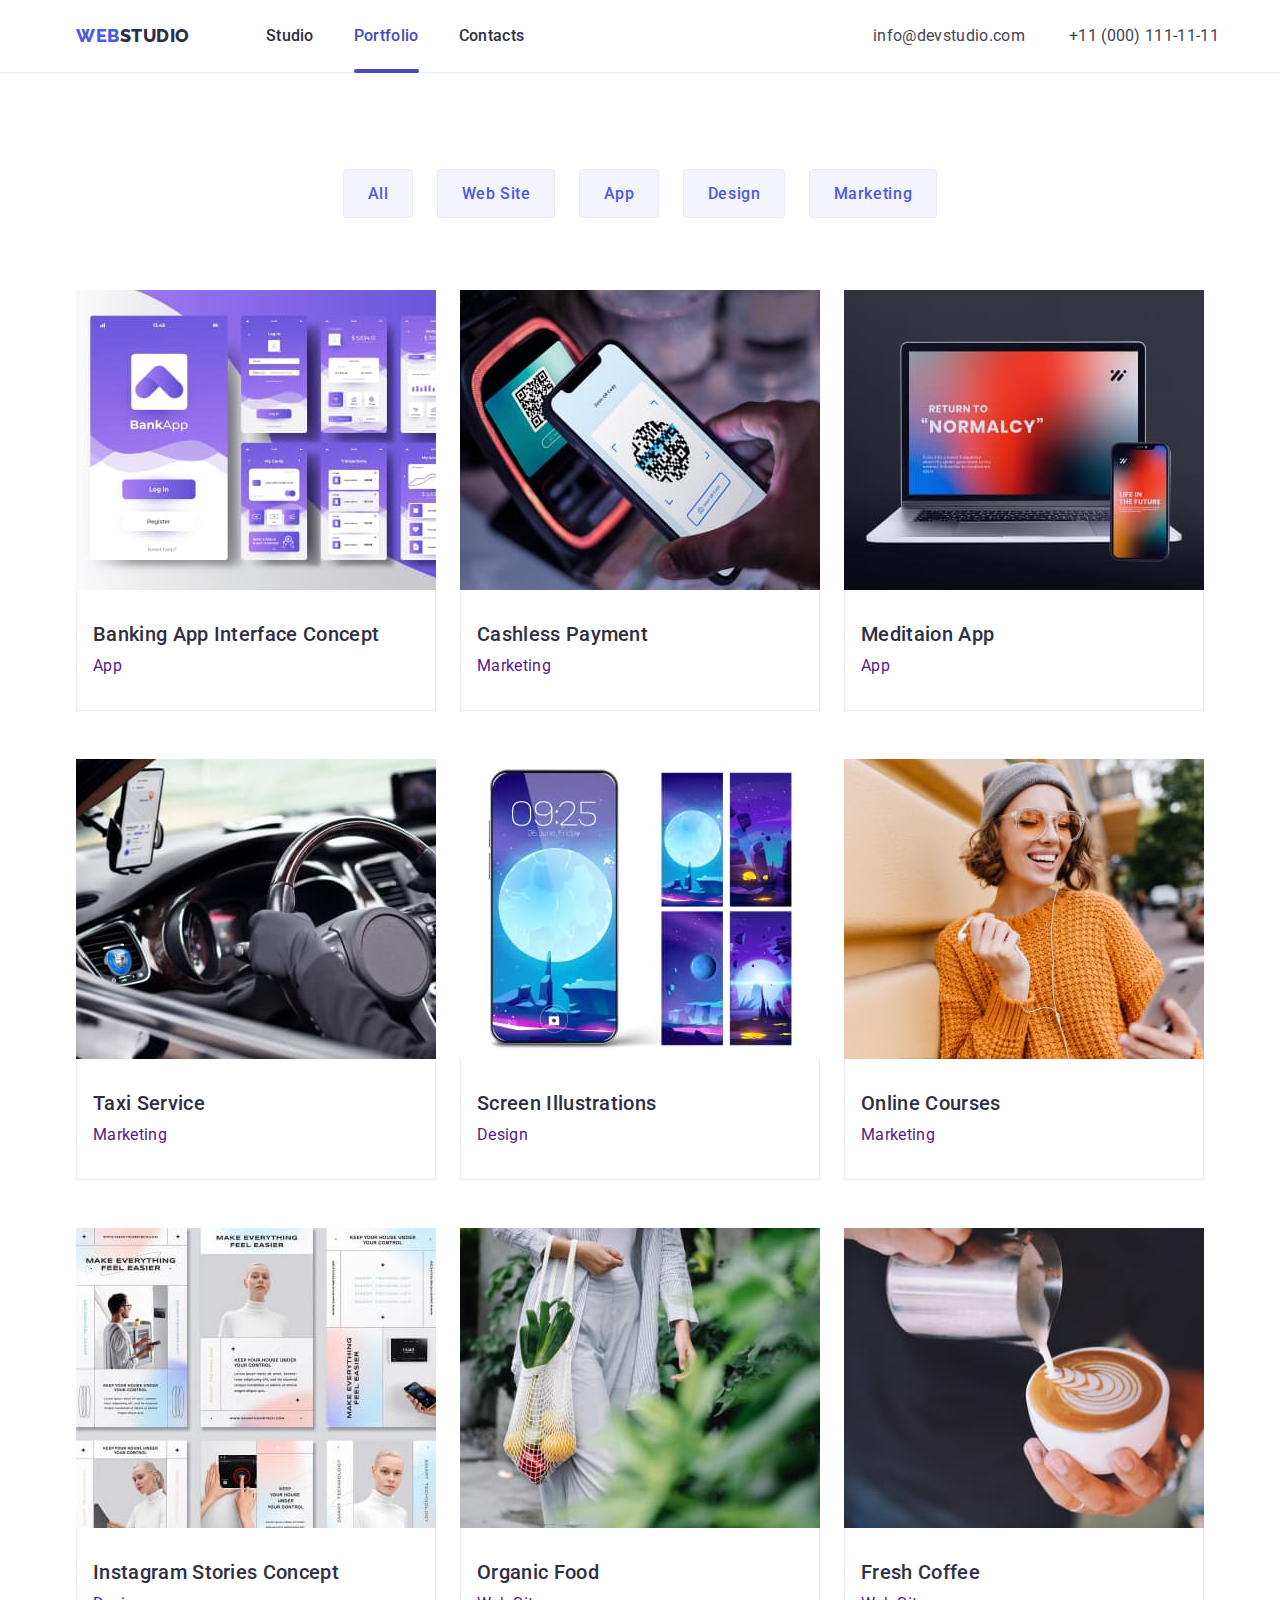
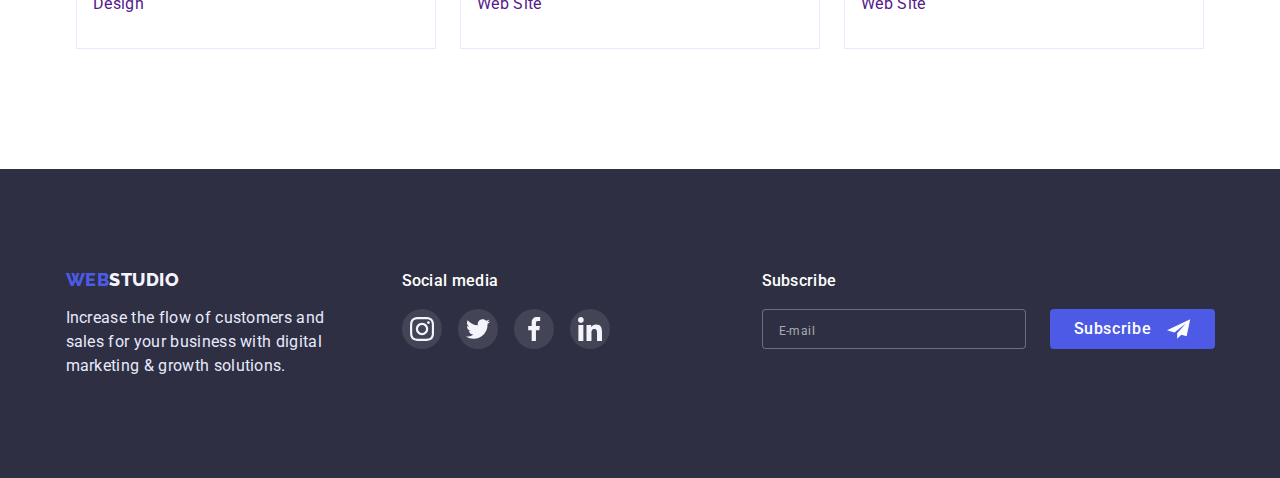
==== commit e56bf85b: "add change part1" ====
--- a/portfolio.html
+++ b/portfolio.html
@@ -18,7 +18,7 @@
     <link rel="stylesheet" href="./css/mobile.css" />
     <link rel="stylesheet" href="./css/tablete.css" />
     <link rel="stylesheet" href="./css/desktop.css" />
-    <!-- <link rel="stylesheet" href="./css/styles.css" /> -->
+    <link rel="stylesheet" href="./css/styles.css" />
   </head>
 
   <body>
@@ -138,10 +138,12 @@
 
     <main>
       <!--Портфоліо-->
-      <!-- <section class="portfolio">
-        <div class="container"> -->
-      <!--Фільтр-->
-      <!-- <h1 class="visually-hidden">Portfolio</h1>
+
+      <section class="portfolio">
+        <div class="container">
+          <!--Фільтр-->
+
+          <h1 class="visually-hidden">Portfolio</h1>
 
           <ul class="list-button">
             <li class="button-item">
@@ -159,11 +161,11 @@
             <li class="button-item">
               <button class="button" type="button">Marketing</button>
             </li>
-          </ul> -->
-
-      <!--Меню-->
-
-      <!-- <ul class="project-list">
+          </ul>
+
+          <!--Меню-->
+
+          <ul class="project-list">
             <li class="project-item">
               <a href="" class="project-link">
                 <div class="img-overlay">
@@ -318,11 +320,11 @@
             </li>
           </ul>
         </div>
-      </section> -->
+      </section>
     </main>
 
     <!-- Футер -->
-    <!-- <footer class="footer">
+    <footer class="footer">
       <div class="container footer-block">
         <div class="logo-block">
           <a href="" class="logo-footer">
@@ -367,10 +369,10 @@
               </a>
             </li>
           </ul>
-        </div> -->
-    <!-- footer-conect -->
-
-    <!-- <div class="footer-conect">
+        </div>
+        <!-- footer-conect -->
+
+        <div class="footer-conect">
           <p class="footer-conect-text">Subscribe</p>
           <form class="footer-conect-form">
             <input
@@ -390,7 +392,7 @@
           </form>
         </div>
       </div>
-    </footer> -->
+    </footer>
     <script src="./js/mobile-menu.js"></script>
   </body>
 </html>
--- a/css/mobile.css
+++ b/css/mobile.css
@@ -380,6 +380,13 @@
     padding-top: 8px;
     padding-bottom: 8px;
     color: var(--white-fon);
+}
+
+.footer-conect-input::placeholder {
+    font-size: 12px;
+    line-height: 2;
+    letter-spacing: 0.04em;
+    color: rgba(255, 255, 255, 0.6);
 }
 
 .footer-conect-button {
@@ -751,12 +758,12 @@
     display: flex;
     flex-direction: column;
     gap: 40px;
-    margin-top: 284px;
+    margin-top: 210px;
 }
 
 .tel {
     font-weight: 600;
-    font-size: 36px;
+    font-size: 25px;
     line-height: 1.11;
     color: var(--blu-color);
 }
@@ -803,7 +810,7 @@
     }
 
     .hero {
-        width: 428px;
+        /* width: 428px; */
         margin-left: auto;
         margin-right: auto;
         padding-top: 112px;
--- a/css/tablete.css
+++ b/css/tablete.css
@@ -6,6 +6,7 @@
 
     .header-container {
         align-items: center;
+        padding-right: 0;
     }
 
     /* hero-section */
@@ -65,8 +66,14 @@
     }
 
     .team-item {
-        margin-left: auto;
-        margin-right: auto;
+
+        margin-left: 0;
+        margin-right: 0;
+        /* margin-left: auto;
+        margin-right: auto; */
+
+
+
         /* width: calc((100% - 24px) / 2); */
     }
 
@@ -76,6 +83,7 @@
         gap: 0;
         row-gap: 64px;
         column-gap: 24px;
+        justify-content: center;
     }
 
     /* customers */
@@ -92,7 +100,7 @@
     }
 
     .customers-list-link {
-        width: 168px;
+        /* width: 168px; */
     }
 
     /* FOOTER */
--- a/css/desktop.css
+++ b/css/desktop.css
@@ -137,6 +137,7 @@
     }
 
     .customers-list-link {
+        width: 168px;
         transition: border var(--efect-transmision);
     }
 
@@ -162,6 +163,7 @@
     }
 
     .footer-block {
+        align-items: flex-start;
         flex-direction: row;
     }
 
@@ -201,7 +203,8 @@
     /* modal window */
 
     .modal {
-        width: 516px;
+        width: 408px;
+        height: 584px;
         padding-left: 25px;
         padding-right: 25px;
     }
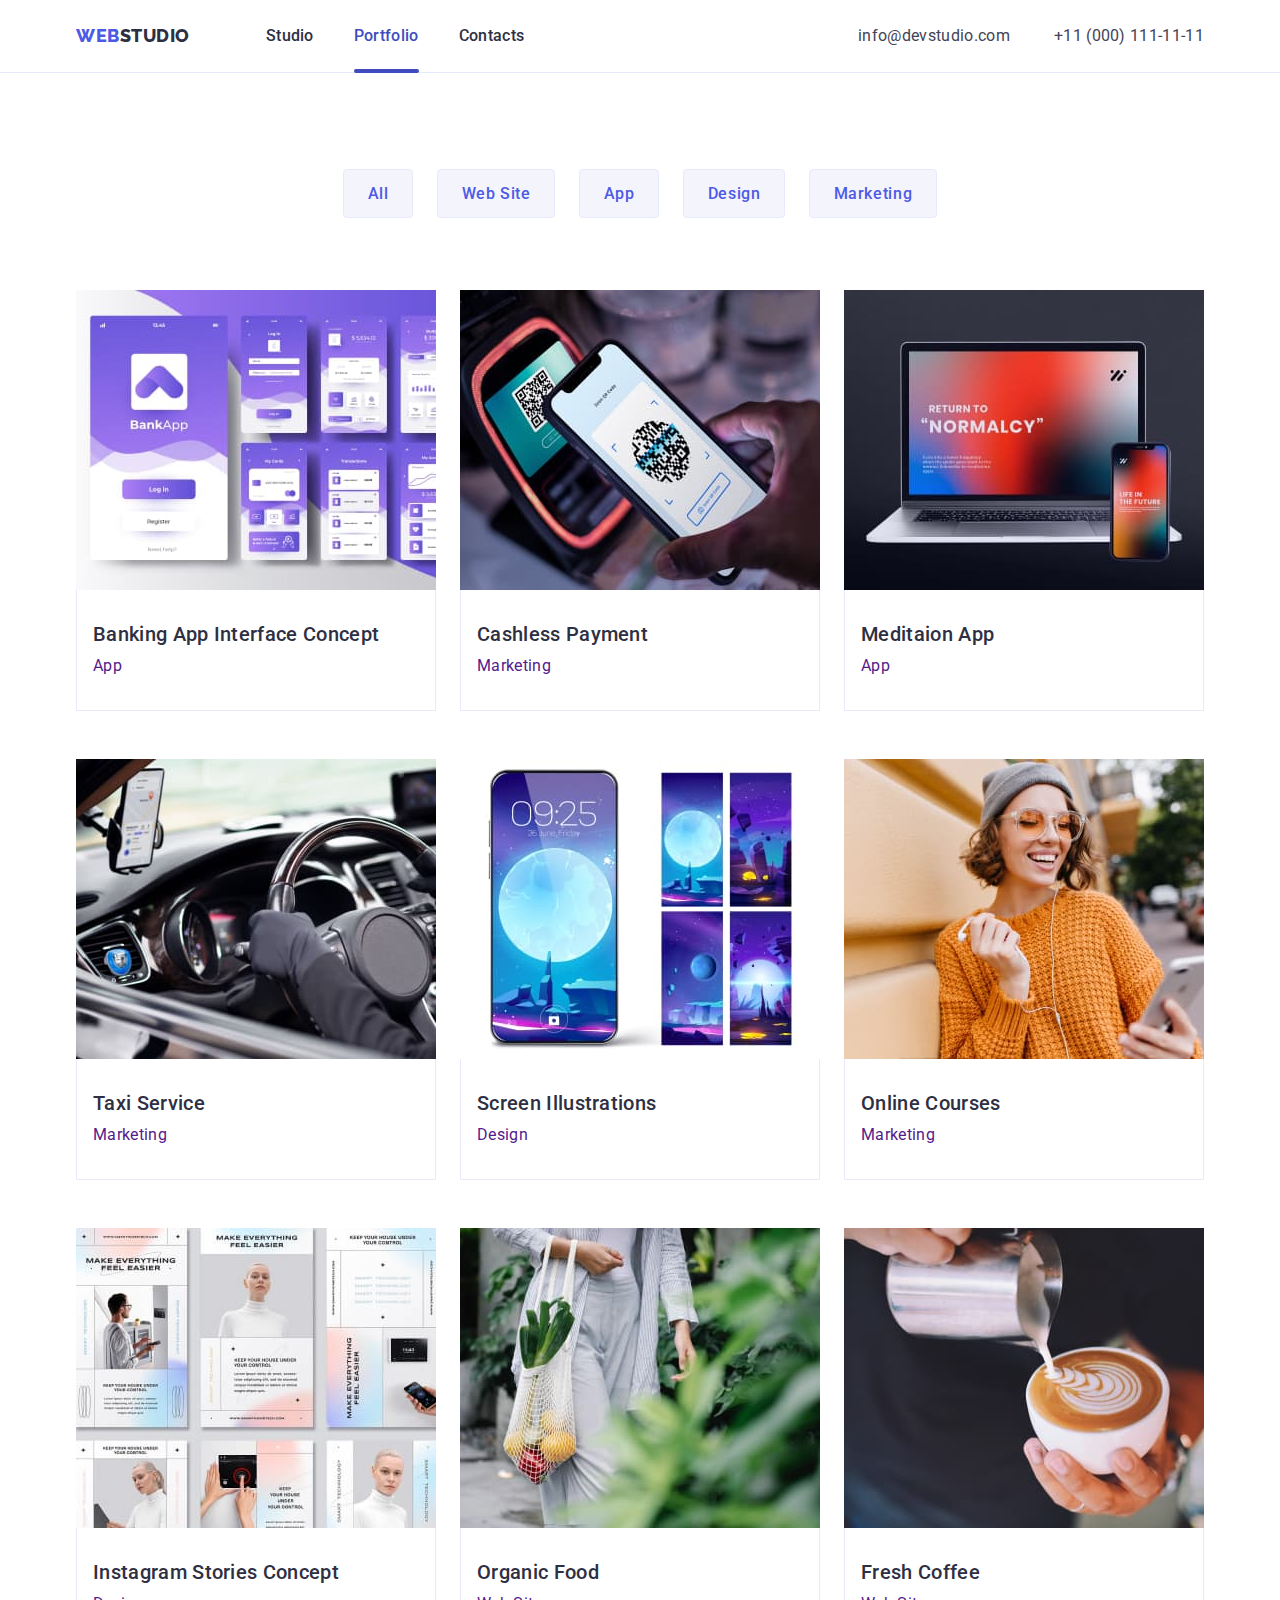
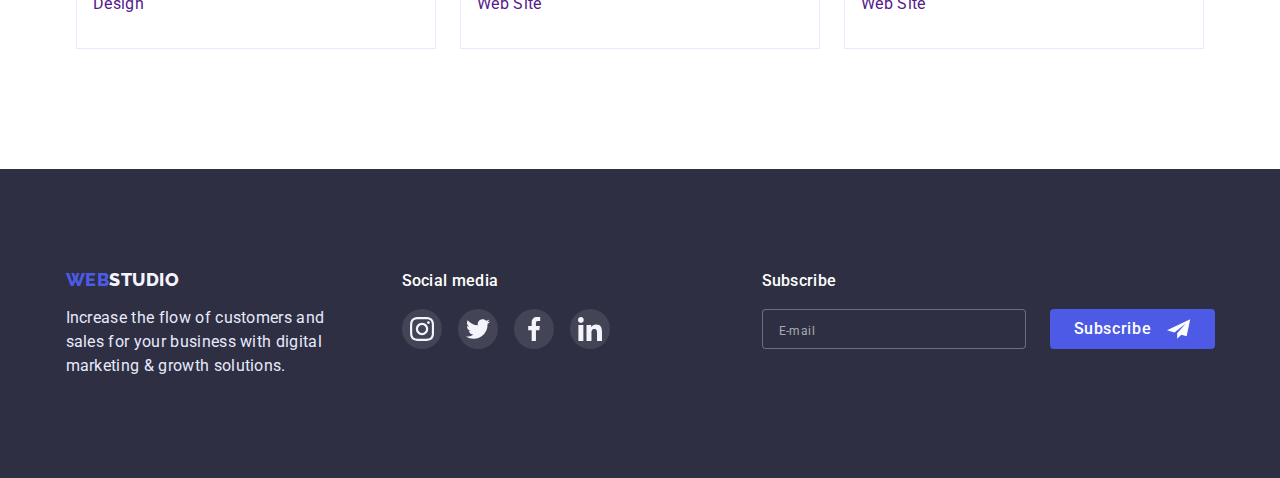
==== commit 621e020b: "add change pt2" ====
--- a/portfolio.html
+++ b/portfolio.html
@@ -74,64 +74,74 @@
 
           <!-- моб меню НАПОВНЕННЯ -->
 
-          <ul class="mobile-menu-list">
-            <li class="mobile-menu-item">
-              <a class="mobile-menu-link" href="./index.html">Studio</a>
-            </li>
-
-            <li class="mobile-menu-item">
-              <a class="mobile-menu-link" href="./portfolio.html">Portfolio</a>
-            </li>
-
-            <li class="mobile-menu-item">
-              <a class="mobile-menu-link" href="">Contacts</a>
-            </li>
-          </ul>
-
-          <ul class="mob-address">
-            <li class="contact-item">
-              <a class="mob-address-lik tel" href="tel:+110001111111"
-                >+11 (000) 111-11-11</a
-              >
-            </li>
-
-            <li class="mob-address-list">
-              <a class="mob-address-lik email" href="mailto:info@devstudio.com"
-                >info@devstudio.com</a
-              >
-            </li>
-          </ul>
-
-          <ul class="social-list menu">
-            <li class="social-list-item">
-              <a href="" class="social-list-link">
-                <svg class="social-list-icon">
-                  <use href="./images/icons.svg.svg#icon-instagram-1"></use>
-                </svg>
-              </a>
-            </li>
-            <li class="social-list-item">
-              <a href="" class="social-list-link">
-                <svg class="social-list-icon">
-                  <use href="./images/icons.svg.svg#icon-twitter-1"></use>
-                </svg>
-              </a>
-            </li>
-            <li class="social-list-item">
-              <a href="" class="social-list-link">
-                <svg class="social-list-icon">
-                  <use href="./images/icons.svg.svg#icon-facebook-1"></use>
-                </svg>
-              </a>
-            </li>
-            <li class="social-list-item">
-              <a href="" class="social-list-link">
-                <svg class="social-list-icon">
-                  <use href="./images/icons.svg.svg#icon-linkedin-1"></use>
-                </svg>
-              </a>
-            </li>
-          </ul>
+          <div class="mobile-menu-wrapper">
+            <ul class="mobile-menu-list">
+              <li class="mobile-menu-item">
+                <a class="mobile-menu-link" href="./index.html">Studio</a>
+              </li>
+
+              <li class="mobile-menu-item">
+                <a
+                  class="mobile-menu-link contacts-color"
+                  href="./portfolio.html"
+                  >Portfolio</a
+                >
+              </li>
+
+              <li class="mobile-menu-item">
+                <a class="mobile-menu-link" href="">Contacts</a>
+              </li>
+            </ul>
+
+            <div class="mobile-menu-bottom">
+              <ul class="mob-address">
+                <li class="contact-item">
+                  <a class="mob-address-lik tel" href="tel:+110001111111"
+                    >+11 (000) 111-11-11</a
+                  >
+                </li>
+
+                <li class="mob-address-list">
+                  <a
+                    class="mob-address-lik email"
+                    href="mailto:info@devstudio.com"
+                    >info@devstudio.com</a
+                  >
+                </li>
+              </ul>
+
+              <ul class="social-list menu">
+                <li class="social-list-item">
+                  <a href="" class="social-list-link">
+                    <svg class="social-list-icon">
+                      <use href="./images/icons.svg.svg#icon-instagram-1"></use>
+                    </svg>
+                  </a>
+                </li>
+                <li class="social-list-item">
+                  <a href="" class="social-list-link">
+                    <svg class="social-list-icon">
+                      <use href="./images/icons.svg.svg#icon-twitter-1"></use>
+                    </svg>
+                  </a>
+                </li>
+                <li class="social-list-item">
+                  <a href="" class="social-list-link">
+                    <svg class="social-list-icon">
+                      <use href="./images/icons.svg.svg#icon-facebook-1"></use>
+                    </svg>
+                  </a>
+                </li>
+                <li class="social-list-item">
+                  <a href="" class="social-list-link">
+                    <svg class="social-list-icon">
+                      <use href="./images/icons.svg.svg#icon-linkedin-1"></use>
+                    </svg>
+                  </a>
+                </li>
+              </ul>
+            </div>
+          </div>
         </div>
       </div>
     </header>
--- a/css/mobile.css
+++ b/css/mobile.css
@@ -596,6 +596,7 @@
 
 .privacy-link {
     text-decoration: underline;
+    text-decoration-color: var(--blu-color);
 }
 
 .modal-form-link {
@@ -711,10 +712,19 @@
 
 .mobile-menu-container {
     position: relative;
-    padding-top: 80px;
+    max-width: 100vw;
+    /*padding-top: 80px;*/
     /* padding-right: 60px;
     padding-bottom: 40px;
     padding-left: 40px; */
+}
+
+.mobile-menu-wrapper {
+    height: 100vh;
+    padding: 80px 0 20px;
+    display: flex;
+    flex-direction: column;
+    justify-content: space-between;
 }
 
 .mobile-menu-close-btn {
@@ -749,6 +759,10 @@
     transition: color var(--efect-transmision);
 }
 
+.contacts-color {
+    color: var(--color-404BBF);
+}
+
 .mobile-menu-link:hover,
 .mobile-menu-link:focus {
     color: var(--color-404BBF);
@@ -758,7 +772,7 @@
     display: flex;
     flex-direction: column;
     gap: 40px;
-    margin-top: 210px;
+    /*margin-top: 210px;*/
 }
 
 .tel {
@@ -779,9 +793,9 @@
 .menu {
     margin-top: 48px;
     padding-left: 40px;
-    padding-right: 60px;
+    padding-right: 40px;
     justify-content: space-between;
-    gap: 56px;
+    /* gap: 56px; */
 
 }
 
--- a/css/tablete.css
+++ b/css/tablete.css
@@ -6,7 +6,7 @@
 
     .header-container {
         align-items: center;
-        padding-right: 0;
+        /* padding-right: 0; */
     }
 
     /* hero-section */
@@ -206,7 +206,7 @@
         display: flex;
         flex-direction: column;
         gap: 4px;
-        padding-top: 24px;
+        /* padding-top: 24px; */
     }
 
     .contact-link {
